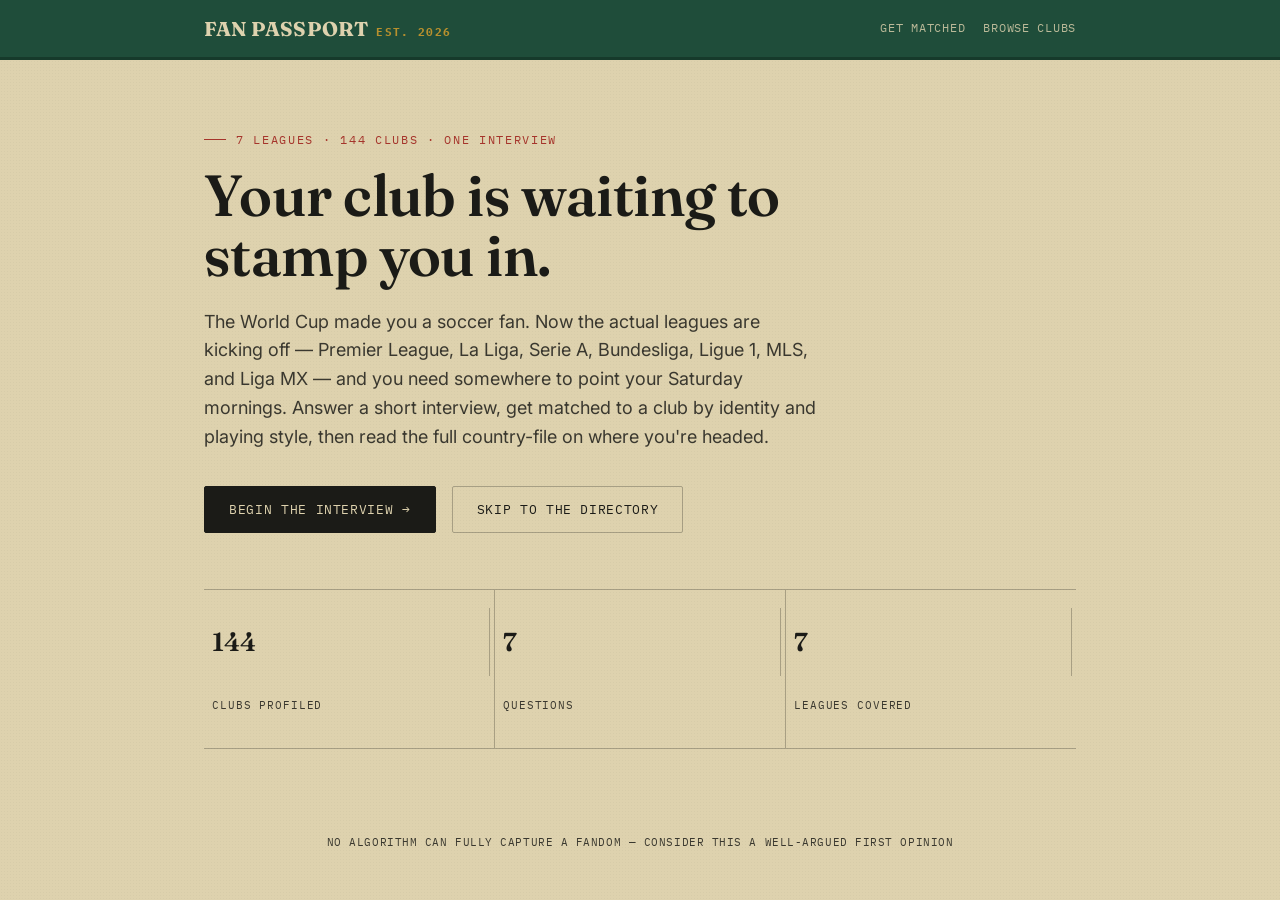
==== index.html @ 352ad460 "Fan Passport v1 — 144 clubs, 7 leagues, quiz matcher, shareable links, per-club OG cards - Static si" ====
<!DOCTYPE html>
<html lang="en">
<head>
<meta charset="UTF-8">
<meta name="viewport" content="width=device-width, initial-scale=1.0">
<title>Fan Passport — Find Your Club</title>
<meta name="description" content="Answer a short interview, get matched to a soccer club by identity and playing style. 140+ clubs across 7 leagues.">

<!-- Open Graph for social share cards -->
<meta property="og:title" content="Fan Passport — Find Your Club">
<meta property="og:description" content="Answer a short interview, get matched to a soccer club by identity and playing style. 140+ clubs across 7 leagues.">
<meta property="og:type" content="website">
<meta property="og:image" content="og-share-card.png">
<meta property="og:image:width" content="1200">
<meta property="og:image:height" content="630">
<meta name="twitter:card" content="summary_large_image">
<meta name="twitter:title" content="Fan Passport — Find Your Club">
<meta name="twitter:description" content="Answer a short interview, get matched to a soccer club.">
<meta name="twitter:image" content="og-share-card.png">

<link rel="preconnect" href="https://fonts.googleapis.com">
<link href="https://fonts.googleapis.com/css2?family=Fraunces:ital,opsz,wght@0,9..144,400;0,9..144,500;0,9..144,600;0,9..144,700;1,9..144,500&family=Inter:wght@400;500;600;700&family=IBM+Plex+Mono:wght@400;500;600&display=swap" rel="stylesheet">
<link rel="stylesheet" href="style.css">
</head>
<body>
<header class="topbar">
  <div class="topbar-inner">
    <div class="wordmark" data-nav="home" style="cursor:pointer">FAN PASSPORT <span class="mono">est. 2026</span></div>
    <nav class="topnav">
      <span data-nav="quiz">Get Matched</span>
      <span data-nav="browse">Browse Clubs</span>
    </nav>
  </div>
</header>
<div id="app"></div>
<footer>NO ALGORITHM CAN FULLY CAPTURE A FANDOM — CONSIDER THIS A WELL-ARGUED FIRST OPINION</footer>
<script src="app.js"></script>
</body>
</html>
---- style.css ----
:root{
  --paper: #ded2ae;
  --paper-2: #d3c69c;
  --ink: #1b1b17;
  --ink-soft: #3a382f;
  --pitch: #1f4d3a;
  --pitch-2: #163a2b;
  --visa-red: #a5342b;
  --gold: #b8902e;
  --line: rgba(27,27,23,0.28);
  --line-soft: rgba(27,27,23,0.14);
  --paper-rgb: 222,210,174;
}
*{box-sizing:border-box;}
html,body{margin:0;padding:0;}
body{
  background:var(--paper);
  background-image:
    radial-gradient(rgba(27,27,23,0.035) 1px, transparent 1px);
  background-size: 3px 3px;
  color:var(--ink);
  font-family:'Inter',sans-serif;
  -webkit-font-smoothing:antialiased;
}
h1,h2,h3,.display{
  font-family:'Fraunces',serif;
  font-weight:600;
  letter-spacing:-0.01em;
  margin:0;
}
.mono{font-family:'IBM Plex Mono',monospace;}
.wrap{max-width:920px;margin:0 auto;padding:0 24px;}
a{color:inherit;}
button{font-family:inherit;cursor:pointer;}

/* header */
header.topbar{
  background:var(--pitch);
  color:var(--paper);
  border-bottom:3px solid var(--pitch-2);
  position:sticky;top:0;z-index:100;
}
.topbar-inner{
  max-width:920px;margin:0 auto;padding:16px 24px;
  display:flex;align-items:center;justify-content:space-between;
}
.wordmark{
  display:flex;align-items:baseline;gap:8px;
  font-family:'Fraunces',serif;font-weight:700;font-size:20px;letter-spacing:0.01em;
}
.wordmark .mono{font-size:11px;color:var(--gold);letter-spacing:0.12em;text-transform:uppercase;}
nav.topnav{display:flex;gap:18px;font-family:'IBM Plex Mono',monospace;font-size:12px;letter-spacing:0.06em;text-transform:uppercase;}
nav.topnav span{cursor:pointer;opacity:0.82;border-bottom:1px solid transparent;padding-bottom:2px;}
nav.topnav span:hover{opacity:1;border-bottom:1px solid var(--gold);}

/* hero */
.hero{padding:72px 24px 56px;}
.eyebrow{
  font-family:'IBM Plex Mono',monospace;font-size:12px;letter-spacing:0.14em;text-transform:uppercase;
  color:var(--visa-red);margin-bottom:18px;display:flex;align-items:center;gap:10px;
}
.eyebrow::before{content:"";width:22px;height:1px;background:var(--visa-red);display:inline-block;}
.hero h1{font-size:clamp(34px,5.4vw,58px);line-height:1.04;max-width:11.5em;}
.hero p.lede{font-size:18px;line-height:1.6;max-width:34em;margin-top:22px;color:var(--ink-soft);}
.hero-actions{display:flex;gap:16px;margin-top:34px;flex-wrap:wrap;align-items:center;}
.btn{
  font-family:'IBM Plex Mono',monospace;font-size:13px;letter-spacing:0.05em;text-transform:uppercase;
  padding:14px 24px;border-radius:2px;border:1.5px solid var(--ink);background:var(--ink);color:var(--paper);
  transition:transform .12s ease;
}
.btn:hover{transform:translateY(-1px);}
.btn.secondary{background:transparent;color:var(--ink);border:1.5px solid var(--line);}
.btn.secondary:hover{border-color:var(--ink);}
.btn:disabled{opacity:0.4;cursor:not-allowed;}
.stat-strip{display:flex;gap:0;margin-top:56px;border-top:1px solid var(--line);border-bottom:1px solid var(--line);}
.stat-strip div{flex:1;padding:18px 4px;border-right:1px solid var(--line);}
.stat-strip div:last-child{border-right:none;}
.stat-strip .num{font-family:'Fraunces',serif;font-size:26px;font-weight:600;}
.stat-strip .lab{font-family:'IBM Plex Mono',monospace;font-size:11px;text-transform:uppercase;letter-spacing:0.08em;color:var(--ink-soft);margin-top:4px;}

/* stamp */
.stamp{
  display:inline-flex;flex-direction:column;align-items:center;justify-content:center;
  width:96px;height:96px;border-radius:50%;
  border:2px dashed var(--visa-red);color:var(--visa-red);
  transform:rotate(-9deg);
  font-family:'IBM Plex Mono',monospace;text-transform:uppercase;
}
.stamp .big{font-size:20px;font-weight:600;line-height:1;}
.stamp .small{font-size:8px;letter-spacing:0.08em;margin-top:2px;}

/* quiz */
.quiz-shell{padding:48px 24px 80px;}
.quiz-card{
  background:rgba(255,255,255,0.28);
  border:1px solid var(--line);
  padding:40px 36px;
  position:relative;
}
.page-marker{
  display:flex;justify-content:space-between;align-items:center;
  font-family:'IBM Plex Mono',monospace;font-size:11px;letter-spacing:0.1em;text-transform:uppercase;
  color:var(--ink-soft);margin-bottom:26px;
}
.stamp-row{display:flex;gap:6px;}
.mini-stamp{width:16px;height:16px;border-radius:50%;border:1.5px solid var(--line);}
.mini-stamp.filled{border-color:var(--pitch);background:var(--pitch);}
.quiz-card h2{font-size:clamp(22px,3.2vw,30px);line-height:1.2;max-width:18em;}
.quiz-card .qsub{color:var(--ink-soft);margin-top:8px;font-size:14px;}
.options{margin-top:28px;display:flex;flex-direction:column;gap:10px;}
.option{
  border:1.5px solid var(--line);padding:16px 18px;display:flex;gap:14px;align-items:flex-start;
  background:rgba(255,255,255,0.35);transition:border-color .12s, background .12s;
}
.option:hover{border-color:var(--ink);}
.option.selected{border-color:var(--visa-red);background:rgba(165,52,43,0.07);}
.option .letter{
  font-family:'IBM Plex Mono',monospace;font-size:12px;color:var(--ink-soft);
  border:1px solid var(--line);width:22px;height:22px;flex:none;
  display:flex;align-items:center;justify-content:center;border-radius:50%;margin-top:1px;
}
.option.selected .letter{border-color:var(--visa-red);color:var(--visa-red);}
.option .otext strong{display:block;font-size:15px;margin-bottom:3px;}
.option .otext span{font-size:13px;color:var(--ink-soft);line-height:1.4;}
.quiz-nav{display:flex;justify-content:space-between;margin-top:30px;align-items:center;}
.quiz-nav .step-count{font-family:'IBM Plex Mono',monospace;font-size:12px;color:var(--ink-soft);}

/* result */
.result-shell{padding:56px 24px 80px;}
.result-top{display:flex;gap:36px;align-items:center;flex-wrap:wrap;}
.crest{
  width:120px;height:120px;border-radius:50%;flex:none;
  display:flex;align-items:center;justify-content:center;
  font-family:'Fraunces',serif;font-weight:700;font-size:34px;color:#fff;
  border:3px solid rgba(0,0,0,0.15);
}
.result-meta .granted{
  font-family:'IBM Plex Mono',monospace;color:var(--visa-red);font-size:12px;letter-spacing:0.14em;text-transform:uppercase;
  display:flex;align-items:center;gap:8px;margin-bottom:8px;
}
.result-meta .granted::before{content:"";width:18px;height:1px;background:var(--visa-red);}
.result-meta h2{font-size:clamp(28px,4.4vw,42px);}
.result-meta .subline{color:var(--ink-soft);margin-top:6px;font-size:15px;}
.match-pct{font-family:'IBM Plex Mono',monospace;font-size:13px;margin-top:10px;color:var(--ink-soft);}
.match-pct b{color:var(--ink);font-size:15px;}
.why-row{display:flex;gap:10px;flex-wrap:wrap;margin-top:22px;}
.why-chip{
  border:1px solid var(--line);padding:7px 13px;font-size:12.5px;
  font-family:'IBM Plex Mono',monospace;background:rgba(255,255,255,0.35);
}
.result-actions{display:flex;gap:14px;margin-top:30px;flex-wrap:wrap;}
.share-link-box{
  margin-top:20px;padding:14px 18px;border:1px dashed var(--line);
  font-family:'IBM Plex Mono',monospace;font-size:11px;color:var(--ink-soft);
  word-break:break-all;display:none;
}
.share-link-box.show{display:block;}
.share-link-box a{color:var(--visa-red);}
.runners{margin-top:56px;}
.runners h3{font-family:'IBM Plex Mono',monospace;font-size:12px;text-transform:uppercase;letter-spacing:0.1em;color:var(--ink-soft);margin-bottom:16px;}
.runner-grid{display:grid;grid-template-columns:1fr 1fr;gap:16px;}
.runner-card{
  border:1px solid var(--line);padding:18px;display:flex;gap:14px;align-items:center;
  background:rgba(255,255,255,0.28);
}
.runner-card:hover{border-color:var(--ink);cursor:pointer;}
.runner-crest{width:52px;height:52px;border-radius:50%;flex:none;display:flex;align-items:center;justify-content:center;color:#fff;font-family:'Fraunces',serif;font-weight:700;font-size:16px;}
.runner-card .rname{font-weight:600;font-size:15px;}
.runner-card .rleague{font-family:'IBM Plex Mono',monospace;font-size:11px;color:var(--ink-soft);margin-top:2px;text-transform:uppercase;}

/* retake flow */
.retake-bar{
  margin-top:24px;padding:16px 18px;border:1px solid var(--line);background:rgba(255,255,255,0.28);
}
.retake-bar .rt-label{font-family:'IBM Plex Mono',monospace;font-size:11px;text-transform:uppercase;letter-spacing:0.08em;color:var(--ink-soft);margin-bottom:12px;}
.retake-chips{display:flex;flex-wrap:wrap;gap:8px;}
.retake-chip{
  border:1px solid var(--line);padding:6px 12px;font-size:12px;
  font-family:'IBM Plex Mono',monospace;background:rgba(255,255,255,0.35);
  cursor:pointer;transition:border-color .12s;
}
.retake-chip:hover{border-color:var(--ink);}
.retake-chip.active{border-color:var(--visa-red);background:rgba(165,52,43,0.07);}

/* dossier */
.dossier-band{color:#fff;padding:44px 24px 34px;}
.dossier-band .wrap{display:flex;gap:26px;align-items:center;flex-wrap:wrap;}
.dossier-crest{width:84px;height:84px;border-radius:50%;flex:none;display:flex;align-items:center;justify-content:center;font-family:'Fraunces',serif;font-weight:700;font-size:26px;color:#fff;border:2px solid rgba(255,255,255,0.4);}
.dossier-band .dname{font-size:clamp(24px,4vw,36px);}
.dossier-band .dmeta{font-family:'IBM Plex Mono',monospace;font-size:12px;letter-spacing:0.08em;text-transform:uppercase;opacity:0.88;margin-top:6px;}
.dossier-body{padding:44px 24px 80px;}
.field{border-top:1px solid var(--line);padding:22px 0;}
.field:last-child{border-bottom:1px solid var(--line);}
.field .flabel{font-family:'IBM Plex Mono',monospace;font-size:11px;text-transform:uppercase;letter-spacing:0.1em;color:var(--visa-red);margin-bottom:8px;}
.field .fval{font-size:15.5px;line-height:1.65;color:var(--ink);}
.field .fval.serif{font-family:'Fraunces',serif;font-size:18px;font-weight:500;line-height:1.5;}
.tagpills{display:flex;flex-wrap:wrap;gap:8px;}
.tagpills span{border:1px solid var(--line);padding:5px 11px;font-size:12px;font-family:'IBM Plex Mono',monospace;}
.back-link{font-family:'IBM Plex Mono',monospace;font-size:12px;text-transform:uppercase;letter-spacing:0.06em;color:var(--ink-soft);cursor:pointer;display:inline-block;margin-bottom:18px;}
.back-link:hover{color:var(--ink);}

/* browse */
.browse-shell{padding:48px 24px 80px;}
.league-group{margin-bottom:44px;}
.league-head{display:flex;align-items:baseline;gap:14px;border-bottom:2px solid var(--ink);padding-bottom:10px;margin-bottom:16px;}
.league-head h2{font-size:22px;}
.league-head .country{font-family:'IBM Plex Mono',monospace;font-size:11px;text-transform:uppercase;color:var(--ink-soft);letter-spacing:0.08em;}
.league-head .count{font-family:'IBM Plex Mono',monospace;font-size:11px;color:var(--ink-soft);margin-left:auto;}
.club-grid{display:grid;grid-template-columns:repeat(auto-fill,minmax(210px,1fr));gap:12px;}
.club-card{
  border:1px solid var(--line);padding:14px;display:flex;gap:12px;align-items:center;
  background:rgba(255,255,255,0.28);
}
.club-card:hover{border-color:var(--ink);cursor:pointer;}
.club-crest-sm{width:38px;height:38px;border-radius:50%;flex:none;display:flex;align-items:center;justify-content:center;color:#fff;font-family:'Fraunces',serif;font-weight:700;font-size:13px;}
.club-card .cname{font-size:13.5px;font-weight:600;line-height:1.25;}
.club-card .cid{font-family:'IBM Plex Mono',monospace;font-size:10px;color:var(--ink-soft);margin-top:2px;}

/* loading */
.loading{padding:80px 24px;text-align:center;font-family:'IBM Plex Mono',monospace;font-size:13px;color:var(--ink-soft);letter-spacing:0.06em;text-transform:uppercase;}
.loading .dots::after{content:"...";animation:dots 1.4s steps(4) infinite;}
@keyframes dots{0%{content:"."}25%{content:".."}50%{content:"..."}75%{content:""}}

footer{padding:30px 24px 50px;text-align:center;font-family:'IBM Plex Mono',monospace;font-size:11px;color:var(--ink-soft);letter-spacing:0.05em;}

/* ──── Responsive ──── */

/* Mobile baseline: 375px */
@media(max-width:640px){
  .wrap{padding:0 16px;}
  .topbar-inner{padding:12px 16px;gap:8px;}
  .wordmark{font-size:16px;}
  .wordmark .mono{font-size:9px;}
  nav.topnav{gap:12px;font-size:10px;}
  .hero{padding:40px 16px 36px;}
  .hero h1{font-size:clamp(28px,8vw,42px);}
  .hero p.lede{font-size:15px;margin-top:16px;}
  .hero-actions{gap:10px;margin-top:24px;}
  .btn{padding:12px 18px;font-size:12px;}
  .stat-strip{margin-top:36px;flex-direction:column;}
  .stat-strip div{border-right:none;border-bottom:1px solid var(--line);padding:14px 4px;}
  .stat-strip div:last-child{border-bottom:none;}
  .stat-strip .num{font-size:22px;}
  .quiz-shell{padding:24px 16px 60px;}
  .quiz-card{padding:24px 20px;}
  .quiz-card h2{font-size:clamp(18px,4vw,24px);}
  .quiz-card .qsub{font-size:13px;}
  .option{padding:14px 12px;gap:10px;}
  .option .letter{width:20px;height:20px;font-size:11px;}
  .option .otext strong{font-size:14px;}
  .option .otext span{font-size:12px;}
  .quiz-nav{flex-wrap:wrap;gap:10px;justify-content:space-between;}
  .quiz-nav .step-count{order:3;flex-basis:100%;text-align:center;}
  .result-shell{padding:32px 16px 60px;}
  .result-top{gap:20px;}
  .crest{width:80px;height:80px;font-size:24px;}
  .result-meta h2{font-size:clamp(22px,6vw,32px);}
  .why-chip{font-size:11px;padding:6px 10px;}
  .result-actions{gap:10px;}
  .result-actions .btn{flex:1 1 auto;text-align:center;}
  .runner-grid{grid-template-columns:1fr;}
  .runner-card{padding:14px;gap:12px;}
  .retake-chips{gap:6px;}
  .retake-chip{padding:5px 10px;font-size:11px;}
  .dossier-band{padding:28px 16px 24px;}
  .dossier-band .wrap{gap:16px;}
  .dossier-crest{width:60px;height:60px;font-size:20px;}
  .dossier-band .dname{font-size:clamp(20px,5vw,28px);}
  .dossier-band .dmeta{font-size:11px;}
  .dossier-body{padding:28px 16px 60px;}
  .field{padding:18px 0;}
  .field .fval{font-size:14.5px;}
  .field .fval.serif{font-size:16px;}
  .browse-shell{padding:32px 16px 60px;}
  .league-head h2{font-size:18px;}
  .club-grid{grid-template-columns:1fr;}
  .club-card{padding:12px;gap:10px;}
  .club-card .cname{font-size:13px;}
  footer{padding:24px 16px 36px;font-size:10px;}
}

/* Tablet: 768px */
@media(min-width:641px) and (max-width:900px){
  .wrap{padding:0 20px;}
  .topbar-inner{padding:14px 20px;}
  .hero{padding:56px 20px 44px;}
  .quiz-shell{padding:36px 20px 70px;}
  .quiz-card{padding:32px 28px;}
  .result-shell{padding:44px 20px 70px;}
  .dossier-band{padding:36px 20px 28px;}
  .dossier-body{padding:36px 20px 70px;}
  .browse-shell{padding:40px 20px 70px;}
  .club-grid{grid-template-columns:repeat(auto-fill,minmax(180px,1fr));}
}

/* Desktop: 901px+ */
@media(min-width:901px){
  .wrap{padding:0 24px;}
}
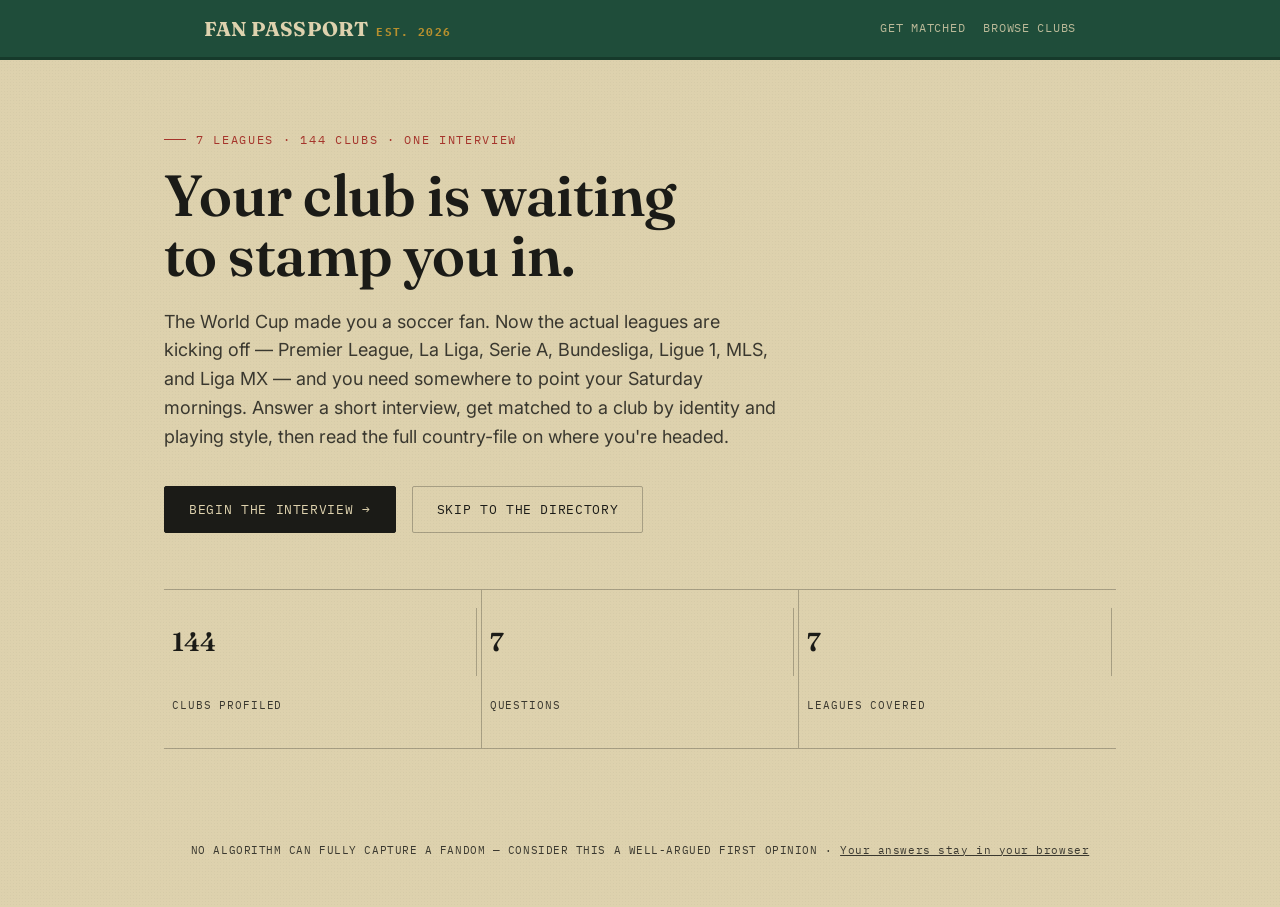
==== commit 29c94137: "design: passport aesthetic upgrade — accessibility, depth, motion Tier 1 (accessibility & hygiene): " ====
--- a/index.html
+++ b/index.html
@@ -3,13 +3,17 @@
 <head>
 <meta charset="UTF-8">
 <meta name="viewport" content="width=device-width, initial-scale=1.0">
+<meta name="theme-color" content="#1f4d3a">
 <title>Fan Passport — Find Your Club</title>
 <meta name="description" content="Answer a short interview, get matched to a soccer club by identity and playing style. 140+ clubs across 7 leagues.">
+<link rel="icon" href="favicon.svg" type="image/svg+xml">
+<link rel="apple-touch-icon" href="favicon.svg">
 
 <!-- Open Graph for social share cards -->
 <meta property="og:title" content="Fan Passport — Find Your Club">
 <meta property="og:description" content="Answer a short interview, get matched to a soccer club by identity and playing style. 140+ clubs across 7 leagues.">
 <meta property="og:type" content="website">
+<meta property="og:site_name" content="Fan Passport">
 <meta property="og:image" content="og-share-card.png">
 <meta property="og:image:width" content="1200">
 <meta property="og:image:height" content="630">
@@ -23,17 +27,18 @@
 <link rel="stylesheet" href="style.css">
 </head>
 <body>
+<a href="#app" class="skip-link">Skip to content</a>
 <header class="topbar">
   <div class="topbar-inner">
-    <div class="wordmark" data-nav="home" style="cursor:pointer">FAN PASSPORT <span class="mono">est. 2026</span></div>
-    <nav class="topnav">
-      <span data-nav="quiz">Get Matched</span>
-      <span data-nav="browse">Browse Clubs</span>
+    <div class="wordmark" data-nav="home" style="cursor:pointer" role="button" tabindex="0" aria-label="Fan Passport home">FAN PASSPORT <span class="mono">est. 2026</span></div>
+    <nav class="topnav" aria-label="Primary">
+      <span data-nav="quiz" role="button" tabindex="0">Get Matched</span>
+      <span data-nav="browse" role="button" tabindex="0">Browse Clubs</span>
     </nav>
   </div>
 </header>
-<div id="app"></div>
-<footer>NO ALGORITHM CAN FULLY CAPTURE A FANDOM — CONSIDER THIS A WELL-ARGUED FIRST OPINION</footer>
+<main id="app"></main>
+<footer>NO ALGORITHM CAN FULLY CAPTURE A FANDOM — CONSIDER THIS A WELL-ARGUED FIRST OPINION · <a href="#privacy">Your answers stay in your browser</a></footer>
 <script src="app.js"></script>
 </body>
 </html>
--- a/style.css
+++ b/style.css
@@ -1,6 +1,5 @@
 :root{
   --paper: #ded2ae;
-  --paper-2: #d3c69c;
   --ink: #1b1b17;
   --ink-soft: #3a382f;
   --pitch: #1f4d3a;
@@ -8,10 +7,12 @@
   --visa-red: #a5342b;
   --gold: #b8902e;
   --line: rgba(27,27,23,0.28);
-  --line-soft: rgba(27,27,23,0.14);
-  --paper-rgb: 222,210,174;
+  --z-sticky: 100;
+  --z-share: 200;
+  --z-toast: 300;
 }
 *{box-sizing:border-box;}
+html{scroll-behavior:smooth;}
 html,body{margin:0;padding:0;}
 body{
   background:var(--paper);
@@ -22,23 +23,50 @@
   font-family:'Inter',sans-serif;
   -webkit-font-smoothing:antialiased;
 }
+/* Subtle grain overlay — breaks digital flatness, reinforces "paper" */
+body::before{
+  content:"";position:fixed;inset:0;pointer-events:none;z-index:1;
+  background-image:url("data:image/svg+xml,%3Csvg xmlns='http://www.w3.org/2000/svg' width='120' height='120'%3E%3Cfilter id='n'%3E%3CfeTurbulence type='fractalNoise' baseFrequency='0.85' numOctaves='2' stitchTiles='stitch'/%3E%3C/filter%3E%3Crect width='100%25' height='100%25' filter='url(%23n)' opacity='0.45'/%3E%3C/svg%3E");
+  opacity:0.04;
+  mix-blend-mode:multiply;
+}
 h1,h2,h3,.display{
   font-family:'Fraunces',serif;
   font-weight:600;
+  font-optical-sizing:auto;
   letter-spacing:-0.01em;
   margin:0;
 }
-.mono{font-family:'IBM Plex Mono',monospace;}
+.mono{font-family:'IBM Plex Mono',monospace;font-variant-numeric:tabular-nums;}
 .wrap{max-width:920px;margin:0 auto;padding:0 24px;}
 a{color:inherit;}
 button{font-family:inherit;cursor:pointer;}
+main{position:relative;z-index:2;}
+footer{position:relative;z-index:2;}
+
+/* Skip link — visually hidden until focused */
+.skip-link{
+  position:absolute;left:-9999px;top:0;z-index:var(--z-toast);
+  background:var(--ink);color:var(--paper);padding:10px 18px;
+  font-family:'IBM Plex Mono',monospace;font-size:12px;
+  text-transform:uppercase;letter-spacing:0.06em;
+  border:1px solid var(--gold);
+}
+.skip-link:focus{left:8px;top:8px;}
+
+/* Focus ring for keyboard navigation */
+:focus-visible{
+  outline:2px solid var(--visa-red);
+  outline-offset:2px;
+  border-radius:1px;
+}
 
 /* header */
 header.topbar{
   background:var(--pitch);
   color:var(--paper);
   border-bottom:3px solid var(--pitch-2);
-  position:sticky;top:0;z-index:100;
+  position:sticky;top:0;z-index:var(--z-sticky);
 }
 .topbar-inner{
   max-width:920px;margin:0 auto;padding:16px 24px;
@@ -54,13 +82,14 @@
 nav.topnav span:hover{opacity:1;border-bottom:1px solid var(--gold);}
 
 /* hero */
-.hero{padding:72px 24px 56px;}
+.hero{padding:72px 24px 64px;}
+.hero .wrap{max-width:1000px;}
 .eyebrow{
   font-family:'IBM Plex Mono',monospace;font-size:12px;letter-spacing:0.14em;text-transform:uppercase;
   color:var(--visa-red);margin-bottom:18px;display:flex;align-items:center;gap:10px;
 }
 .eyebrow::before{content:"";width:22px;height:1px;background:var(--visa-red);display:inline-block;}
-.hero h1{font-size:clamp(34px,5.4vw,58px);line-height:1.04;max-width:11.5em;}
+.hero h1{font-size:clamp(34px,5.4vw,58px);line-height:1.04;max-width:11.5em;text-wrap:balance;}
 .hero p.lede{font-size:18px;line-height:1.6;max-width:34em;margin-top:22px;color:var(--ink-soft);}
 .hero-actions{display:flex;gap:16px;margin-top:34px;flex-wrap:wrap;align-items:center;}
 .btn{
@@ -69,13 +98,22 @@
   transition:transform .12s ease;
 }
 .btn:hover{transform:translateY(-1px);}
+.btn:active{transform:scale(0.98);}
 .btn.secondary{background:transparent;color:var(--ink);border:1.5px solid var(--line);}
 .btn.secondary:hover{border-color:var(--ink);}
+.btn.secondary:active{transform:scale(0.98);}
 .btn:disabled{opacity:0.4;cursor:not-allowed;}
-.stat-strip{display:flex;gap:0;margin-top:56px;border-top:1px solid var(--line);border-bottom:1px solid var(--line);}
+.text-link{
+  font-family:'IBM Plex Mono',monospace;font-size:12px;letter-spacing:0.05em;text-transform:uppercase;
+  color:var(--ink-soft);background:none;border:none;padding:14px 4px;cursor:pointer;
+  border-bottom:1px solid transparent;transition:color .12s,border-color .12s;
+}
+.text-link:hover{color:var(--ink);border-bottom-color:var(--ink);}
+.text-link:active{transform:translateY(1px);}
+.stat-strip{display:flex;gap:0;margin-top:56px;border-top:1px solid var(--line);border-bottom:1px solid var(--line);align-items:baseline;}
 .stat-strip div{flex:1;padding:18px 4px;border-right:1px solid var(--line);}
 .stat-strip div:last-child{border-right:none;}
-.stat-strip .num{font-family:'Fraunces',serif;font-size:26px;font-weight:600;}
+.stat-strip .num{font-family:'Fraunces',serif;font-size:26px;font-weight:600;font-variant-numeric:tabular-nums;}
 .stat-strip .lab{font-family:'IBM Plex Mono',monospace;font-size:11px;text-transform:uppercase;letter-spacing:0.08em;color:var(--ink-soft);margin-top:4px;}
 
 /* stamp */
@@ -90,7 +128,7 @@
 .stamp .small{font-size:8px;letter-spacing:0.08em;margin-top:2px;}
 
 /* quiz */
-.quiz-shell{padding:48px 24px 80px;}
+.quiz-shell{padding:48px 24px 96px;}
 .quiz-card{
   background:rgba(255,255,255,0.28);
   border:1px solid var(--line);
@@ -103,9 +141,10 @@
   color:var(--ink-soft);margin-bottom:26px;
 }
 .stamp-row{display:flex;gap:6px;}
-.mini-stamp{width:16px;height:16px;border-radius:50%;border:1.5px solid var(--line);}
-.mini-stamp.filled{border-color:var(--pitch);background:var(--pitch);}
-.quiz-card h2{font-size:clamp(22px,3.2vw,30px);line-height:1.2;max-width:18em;}
+.mini-stamp{width:14px;height:14px;border:1.5px solid var(--line);border-radius:2px;transform:rotate(-6deg);transition:transform .2s ease,background .2s ease,border-color .2s ease;}
+.mini-stamp.filled{border-color:var(--pitch);background:var(--pitch);transform:rotate(6deg);animation:stampPop .25s ease;}
+@keyframes stampPop{0%{transform:rotate(-12deg) scale(1.4);}60%{transform:rotate(8deg) scale(0.9);}100%{transform:rotate(6deg) scale(1);}}
+.quiz-card h2{font-size:clamp(22px,3.2vw,30px);line-height:1.2;max-width:18em;text-wrap:balance;}
 .quiz-card .qsub{color:var(--ink-soft);margin-top:8px;font-size:14px;}
 .options{margin-top:28px;display:flex;flex-direction:column;gap:10px;}
 .option{
@@ -113,6 +152,7 @@
   background:rgba(255,255,255,0.35);transition:border-color .12s, background .12s;
 }
 .option:hover{border-color:var(--ink);}
+.option:active{transform:scale(0.99);}
 .option.selected{border-color:var(--visa-red);background:rgba(165,52,43,0.07);}
 .option .letter{
   font-family:'IBM Plex Mono',monospace;font-size:12px;color:var(--ink-soft);
@@ -125,23 +165,85 @@
 .quiz-nav{display:flex;justify-content:space-between;margin-top:30px;align-items:center;}
 .quiz-nav .step-count{font-family:'IBM Plex Mono',monospace;font-size:12px;color:var(--ink-soft);}
 
+/* Staggered result entrance */
+.result-top, .why-row, .result-actions, .runners{
+  animation:fadeUp .5s ease both;
+}
+.why-row{animation-delay:.15s;}
+.result-actions{animation-delay:.25s;}
+.runners{animation-delay:.35s;}
+@keyframes fadeUp{from{opacity:0;transform:translateY(12px);}to{opacity:1;transform:translateY(0);}}
+.why-chip{animation:fadeUp .4s ease both;}
+.why-chip:nth-child(1){animation-delay:.18s;}
+.why-chip:nth-child(2){animation-delay:.22s;}
+.why-chip:nth-child(3){animation-delay:.26s;}
+.why-chip:nth-child(4){animation-delay:.30s;}
+.why-chip:nth-child(5){animation-delay:.34s;}
+
+/* Runners-up staggered entrance */
+.runner-card{animation:fadeUp .4s ease both;}
+.runner-card:nth-child(1){animation-delay:.38s;}
+.runner-card:nth-child(2){animation-delay:.44s;}
+
+/* Result meta staggered entrance */
+.result-meta{animation:fadeUp .5s ease both;animation-delay:.08s;}
+.result-meta .granted{animation:fadeUp .4s ease both;animation-delay:.12s;}
+.result-meta h2{animation:fadeUp .5s ease both;animation-delay:.16s;}
+.result-meta .subline{animation:fadeUp .4s ease both;animation-delay:.20s;}
+.result-meta .match-pct{animation:fadeUp .4s ease both;animation-delay:.24s;}
+
+/* Dossier entrance */
+.dossier-band{animation:fadeUp .5s ease both;}
+.dossier-body .field{animation:fadeUp .4s ease both;}
+.dossier-body .field:nth-child(2){animation-delay:.06s;}
+.dossier-body .field:nth-child(3){animation-delay:.12s;}
+.dossier-body .field:nth-child(4){animation-delay:.18s;}
+.dossier-body .field:nth-child(5){animation-delay:.24s;}
+.dossier-body .field:nth-child(6){animation-delay:.30s;}
+
+/* Browse entrance */
+.league-group{animation:fadeUp .4s ease both;}
+.club-card{animation:fadeUp .3s ease both;}
+
+/* Quiz card entrance */
+.quiz-card{animation:fadeUp .35s ease both;}
+
+/* Respect reduced motion */
+@media(prefers-reduced-motion:reduce){
+  *,*::before,*::after{animation-duration:0.01ms !important;animation-iteration-count:1 !important;transition-duration:0.01ms !important;}
+}
 /* result */
-.result-shell{padding:56px 24px 80px;}
-.result-top{display:flex;gap:36px;align-items:center;flex-wrap:wrap;}
+.result-shell{padding:56px 24px 96px;}
+.result-top{display:flex;gap:36px;align-items:center;flex-wrap:wrap;margin-top:-24px;}
+/* Unified crest system — color set inline, text color computed for contrast */
 .crest{
-  width:120px;height:120px;border-radius:50%;flex:none;
+  border-radius:50%;flex:none;
   display:flex;align-items:center;justify-content:center;
-  font-family:'Fraunces',serif;font-weight:700;font-size:34px;color:#fff;
-  border:3px solid rgba(0,0,0,0.15);
+  font-family:'Fraunces',serif;font-weight:700;
+  border:3px solid rgba(27,27,23,0.15);
+}
+.crest-sm{width:38px;height:38px;font-size:13px;border-width:2px;}
+.crest-md{width:52px;height:52px;font-size:16px;border-width:2px;}
+.crest-lg{width:84px;height:84px;font-size:26px;border-width:2px;}
+.crest-xl{
+  width:120px;height:120px;font-size:34px;
+  transform:rotate(-4deg);
+  box-shadow:0 6px 20px rgba(27,27,23,0.22), inset 0 0 0 1px rgba(255,255,255,0.18);
+  animation:stampIn .5s cubic-bezier(.2,.9,.3,1.2) both;
+}
+@keyframes stampIn{
+  0%{opacity:0;transform:rotate(-12deg) scale(1.4);}
+  60%{opacity:1;transform:rotate(-2deg) scale(0.96);}
+  100%{opacity:1;transform:rotate(-4deg) scale(1);}
 }
 .result-meta .granted{
   font-family:'IBM Plex Mono',monospace;color:var(--visa-red);font-size:12px;letter-spacing:0.14em;text-transform:uppercase;
   display:flex;align-items:center;gap:8px;margin-bottom:8px;
 }
 .result-meta .granted::before{content:"";width:18px;height:1px;background:var(--visa-red);}
-.result-meta h2{font-size:clamp(28px,4.4vw,42px);}
-.result-meta .subline{color:var(--ink-soft);margin-top:6px;font-size:15px;}
-.match-pct{font-family:'IBM Plex Mono',monospace;font-size:13px;margin-top:10px;color:var(--ink-soft);}
+.result-meta h2{font-size:clamp(28px,4.4vw,42px);text-wrap:balance;}
+.result-meta .subline{color:var(--ink-soft);margin-top:6px;font-size:15px;font-style:italic;}
+.match-pct{font-family:'IBM Plex Mono',monospace;font-size:13px;margin-top:10px;color:var(--ink-soft);font-variant-numeric:tabular-nums;}
 .match-pct b{color:var(--ink);font-size:15px;}
 .why-row{display:flex;gap:10px;flex-wrap:wrap;margin-top:22px;}
 .why-chip{
@@ -164,9 +266,9 @@
   background:rgba(255,255,255,0.28);
 }
 .runner-card:hover{border-color:var(--ink);cursor:pointer;}
-.runner-crest{width:52px;height:52px;border-radius:50%;flex:none;display:flex;align-items:center;justify-content:center;color:#fff;font-family:'Fraunces',serif;font-weight:700;font-size:16px;}
+.runner-card:active{transform:scale(0.99);}
 .runner-card .rname{font-weight:600;font-size:15px;}
-.runner-card .rleague{font-family:'IBM Plex Mono',monospace;font-size:11px;color:var(--ink-soft);margin-top:2px;text-transform:uppercase;}
+.runner-card .rleague{font-family:'IBM Plex Mono',monospace;font-size:11px;color:var(--ink-soft);margin-top:2px;font-variant:small-caps;letter-spacing:0.04em;}
 
 /* retake flow */
 .retake-bar{
@@ -180,19 +282,28 @@
   cursor:pointer;transition:border-color .12s;
 }
 .retake-chip:hover{border-color:var(--ink);}
+.retake-chip:active{transform:scale(0.97);}
 .retake-chip.active{border-color:var(--visa-red);background:rgba(165,52,43,0.07);}
 
 /* dossier */
-.dossier-band{color:#fff;padding:44px 24px 34px;}
+.dossier-band{color:#fff;padding:44px 24px 34px;position:relative;overflow:hidden;}
+.dossier-band::after{
+  content:"";position:absolute;inset:0;pointer-events:none;
+  background:repeating-linear-gradient(180deg, transparent 0, transparent 28px, rgba(255,255,255,0.05) 28px, rgba(255,255,255,0.05) 56px);
+}
+.dossier-band > .wrap{position:relative;z-index:1;}
 .dossier-band .wrap{display:flex;gap:26px;align-items:center;flex-wrap:wrap;}
-.dossier-crest{width:84px;height:84px;border-radius:50%;flex:none;display:flex;align-items:center;justify-content:center;font-family:'Fraunces',serif;font-weight:700;font-size:26px;color:#fff;border:2px solid rgba(255,255,255,0.4);}
-.dossier-band .dname{font-size:clamp(24px,4vw,36px);}
-.dossier-band .dmeta{font-family:'IBM Plex Mono',monospace;font-size:12px;letter-spacing:0.08em;text-transform:uppercase;opacity:0.88;margin-top:6px;}
-.dossier-body{padding:44px 24px 80px;}
+.dossier-crest{border-color:rgba(255,255,255,0.4);}
+.dossier-band .dname{font-size:clamp(24px,4vw,36px);text-wrap:balance;}
+.dossier-band .dmeta{font-family:'IBM Plex Mono',monospace;font-size:12px;letter-spacing:0.04em;opacity:0.88;margin-top:6px;}
+.dossier-body{padding:44px 24px 96px;}
+.field-grid{display:grid;grid-template-columns:1fr 1fr;gap:0 32px;}
+.field-grid .field{border-top:1px solid var(--line);padding:22px 0;}
+@media(max-width:640px){.field-grid{grid-template-columns:1fr;}}
 .field{border-top:1px solid var(--line);padding:22px 0;}
 .field:last-child{border-bottom:1px solid var(--line);}
 .field .flabel{font-family:'IBM Plex Mono',monospace;font-size:11px;text-transform:uppercase;letter-spacing:0.1em;color:var(--visa-red);margin-bottom:8px;}
-.field .fval{font-size:15.5px;line-height:1.65;color:var(--ink);}
+.field .fval{font-size:15.5px;line-height:1.65;color:var(--ink);max-width:62ch;}
 .field .fval.serif{font-family:'Fraunces',serif;font-size:18px;font-weight:500;line-height:1.5;}
 .tagpills{display:flex;flex-wrap:wrap;gap:8px;}
 .tagpills span{border:1px solid var(--line);padding:5px 11px;font-size:12px;font-family:'IBM Plex Mono',monospace;}
@@ -200,7 +311,7 @@
 .back-link:hover{color:var(--ink);}
 
 /* browse */
-.browse-shell{padding:48px 24px 80px;}
+.browse-shell{padding:48px 24px 96px;}
 .league-group{margin-bottom:44px;}
 .league-head{display:flex;align-items:baseline;gap:14px;border-bottom:2px solid var(--ink);padding-bottom:10px;margin-bottom:16px;}
 .league-head h2{font-size:22px;}
@@ -212,7 +323,7 @@
   background:rgba(255,255,255,0.28);
 }
 .club-card:hover{border-color:var(--ink);cursor:pointer;}
-.club-crest-sm{width:38px;height:38px;border-radius:50%;flex:none;display:flex;align-items:center;justify-content:center;color:#fff;font-family:'Fraunces',serif;font-weight:700;font-size:13px;}
+.club-card:active{transform:scale(0.99);}
 .club-card .cname{font-size:13.5px;font-weight:600;line-height:1.25;}
 .club-card .cid{font-family:'IBM Plex Mono',monospace;font-size:10px;color:var(--ink-soft);margin-top:2px;}
 
@@ -253,7 +364,7 @@
   .quiz-nav .step-count{order:3;flex-basis:100%;text-align:center;}
   .result-shell{padding:32px 16px 60px;}
   .result-top{gap:20px;}
-  .crest{width:80px;height:80px;font-size:24px;}
+  .crest-xl{width:80px;height:80px;font-size:24px;}
   .result-meta h2{font-size:clamp(22px,6vw,32px);}
   .why-chip{font-size:11px;padding:6px 10px;}
   .result-actions{gap:10px;}
@@ -264,7 +375,7 @@
   .retake-chip{padding:5px 10px;font-size:11px;}
   .dossier-band{padding:28px 16px 24px;}
   .dossier-band .wrap{gap:16px;}
-  .dossier-crest{width:60px;height:60px;font-size:20px;}
+  .crest-lg{width:60px;height:60px;font-size:20px;}
   .dossier-band .dname{font-size:clamp(20px,5vw,28px);}
   .dossier-band .dmeta{font-size:11px;}
   .dossier-body{padding:28px 16px 60px;}
@@ -296,4 +407,148 @@
 /* Desktop: 901px+ */
 @media(min-width:901px){
   .wrap{padding:0 24px;}
+}
+
+/* ============================================================
+   v2 additions: NFL grid, floating share bar, toast
+   ============================================================ */
+
+/* ── NFL team selector grid ── */
+.nfl-grid{
+  margin-top:24px;
+  display:grid;
+  grid-template-columns:1fr 1fr;
+  gap:20px;
+}
+.nfl-conference{
+  /* each conference is a column */
+}
+.nfl-conf-header{
+  font-family:'IBM Plex Mono',monospace;font-size:11px;text-transform:uppercase;
+  letter-spacing:0.12em;color:var(--visa-red);margin-bottom:12px;
+  border-bottom:1px solid var(--line);padding-bottom:6px;
+}
+.nfl-division-group{margin-bottom:16px;}
+.nfl-div-header{
+  font-family:'IBM Plex Mono',monospace;font-size:9px;text-transform:uppercase;
+  letter-spacing:0.1em;color:var(--ink-soft);margin-bottom:8px;
+}
+.nfl-team{
+  display:flex;align-items:center;gap:8px;
+  padding:9px 12px;border:1.5px solid var(--line);
+  background:rgba(255,255,255,0.35);cursor:pointer;
+  transition:border-color .12s,background .12s;
+  margin-bottom:6px;font-size:13px;
+}
+.nfl-team:hover{border-color:var(--ink);}
+.nfl-team:active{transform:scale(0.99);}
+.nfl-team.selected{border-color:var(--visa-red);background:rgba(165,52,43,0.1);}
+.nfl-team-conf{
+  font-family:'IBM Plex Mono',monospace;font-size:9px;color:var(--ink-soft);
+  text-transform:uppercase;letter-spacing:0.06em;flex:none;width:24px;
+}
+.nfl-team.selected .nfl-team-conf{color:var(--visa-red);}
+.nfl-team-name{font-weight:500;}
+.nfl-skip{
+  margin-top:12px;padding:12px 16px;border:1.5px dashed var(--line);
+  text-align:center;font-size:13px;color:var(--ink-soft);cursor:pointer;
+  transition:border-color .12s,color .12s;
+  grid-column:1 / -1;
+}
+.nfl-skip:hover{border-color:var(--ink);color:var(--ink);}
+.nfl-skip.selected{border-color:var(--visa-red);color:var(--visa-red);border-style:solid;background:rgba(165,52,43,0.07);}
+
+/* ── Floating share bar ── */
+.share-bar{
+  position:fixed;bottom:0;left:0;right:0;
+  background:var(--ink);color:var(--paper);
+  display:flex;align-items:center;gap:12px;
+  padding:10px 16px;
+  border-top:2px solid var(--gold);
+  box-shadow:0 -4px 16px rgba(27,27,23,0.18);
+  z-index:var(--z-share);
+}
+.share-bar-crest{
+  border-color:rgba(255,255,255,0.3);
+}
+.share-bar-info{flex:1;min-width:0;overflow:hidden;}
+.share-bar-name{
+  font-size:13px;font-weight:600;white-space:nowrap;overflow:hidden;text-overflow:ellipsis;
+}
+.share-bar-pct{
+  font-family:'IBM Plex Mono',monospace;font-size:10px;color:var(--gold);
+  font-variant:small-caps;letter-spacing:0.04em;
+}
+.share-bar-btn{
+  font-family:'IBM Plex Mono',monospace;font-size:11px;text-transform:uppercase;
+  letter-spacing:0.06em;padding:8px 16px;border-radius:2px;
+  border:1.5px solid var(--paper);background:var(--paper);color:var(--ink);
+  cursor:pointer;flex:none;transition:transform .12s ease;
+}
+.share-bar-btn:hover{transform:translateY(-1px);}
+.share-bar-x{
+  background:none;border:none;color:var(--paper);font-size:20px;
+  cursor:pointer;opacity:0.6;flex:none;padding:4px 8px;
+}
+.share-bar-x:hover{opacity:1;}
+
+/* Desktop: bottom-right pill */
+@media(min-width:769px){
+  .share-bar{
+    bottom:20px;right:20px;left:auto;
+    border-radius:40px;padding:8px 12px 8px 16px;
+    border:1.5px solid var(--gold);
+    box-shadow:0 4px 20px rgba(27,27,23,0.28);
+    max-width:380px;
+  }
+  .share-bar-crest{width:32px;height:32px;font-size:11px;}
+  .share-bar-name{font-size:12px;}
+  .share-bar-pct{font-size:9px;}
+  .share-bar-btn{padding:6px 14px;font-size:10px;}
+}
+
+/* ── Toast notification ── */
+.toast{
+  position:fixed;bottom:80px;left:50%;transform:translateX(-50%) translateY(20px);
+  background:var(--ink);color:var(--paper);
+  padding:10px 20px;border-radius:4px;
+  font-family:'IBM Plex Mono',monospace;font-size:12px;
+  letter-spacing:0.06em;text-transform:uppercase;
+  z-index:var(--z-toast);opacity:0;pointer-events:none;
+  transition:opacity .2s ease,transform .2s ease;
+  border:1px solid var(--gold);
+}
+.toast.show{
+  opacity:1;transform:translateX(-50%) translateY(0);
+}
+@media(min-width:769px){
+  .toast{bottom:80px;}
+}
+
+/* ── Shared link CTA ── */
+.shared-cta{
+  margin-top:32px;padding:24px;text-align:center;
+  border:1.5px dashed var(--line);background:rgba(255,255,255,0.28);
+}
+.shared-cta .btn{margin:0 auto;}
+
+/* ── NFL grid responsive ── */
+@media(max-width:640px){
+  .nfl-grid{grid-template-columns:1fr;gap:12px;}
+  .nfl-team{padding:10px 12px;font-size:12px;}
+  .nfl-conf-header{font-size:10px;margin-bottom:8px;}
+  .nfl-div-header{font-size:8px;margin-bottom:6px;}
+  .nfl-team-conf{width:20px;font-size:8px;}
+  /* Share bar: full-width bottom on mobile */
+  .share-bar{padding:8px 12px;}
+  .share-bar-crest{width:32px;height:32px;font-size:11px;}
+  .share-bar-name{font-size:12px;}
+  .share-bar-pct{font-size:9px;}
+  .share-bar-btn{padding:7px 12px;font-size:10px;}
+  .share-bar-x{font-size:18px;padding:2px 6px;}
+  .toast{bottom:72px;font-size:10px;padding:8px 16px;}
+}
+
+@media(min-width:641px) and (max-width:768px){
+  .nfl-grid{grid-template-columns:1fr 1fr;gap:16px;}
 }
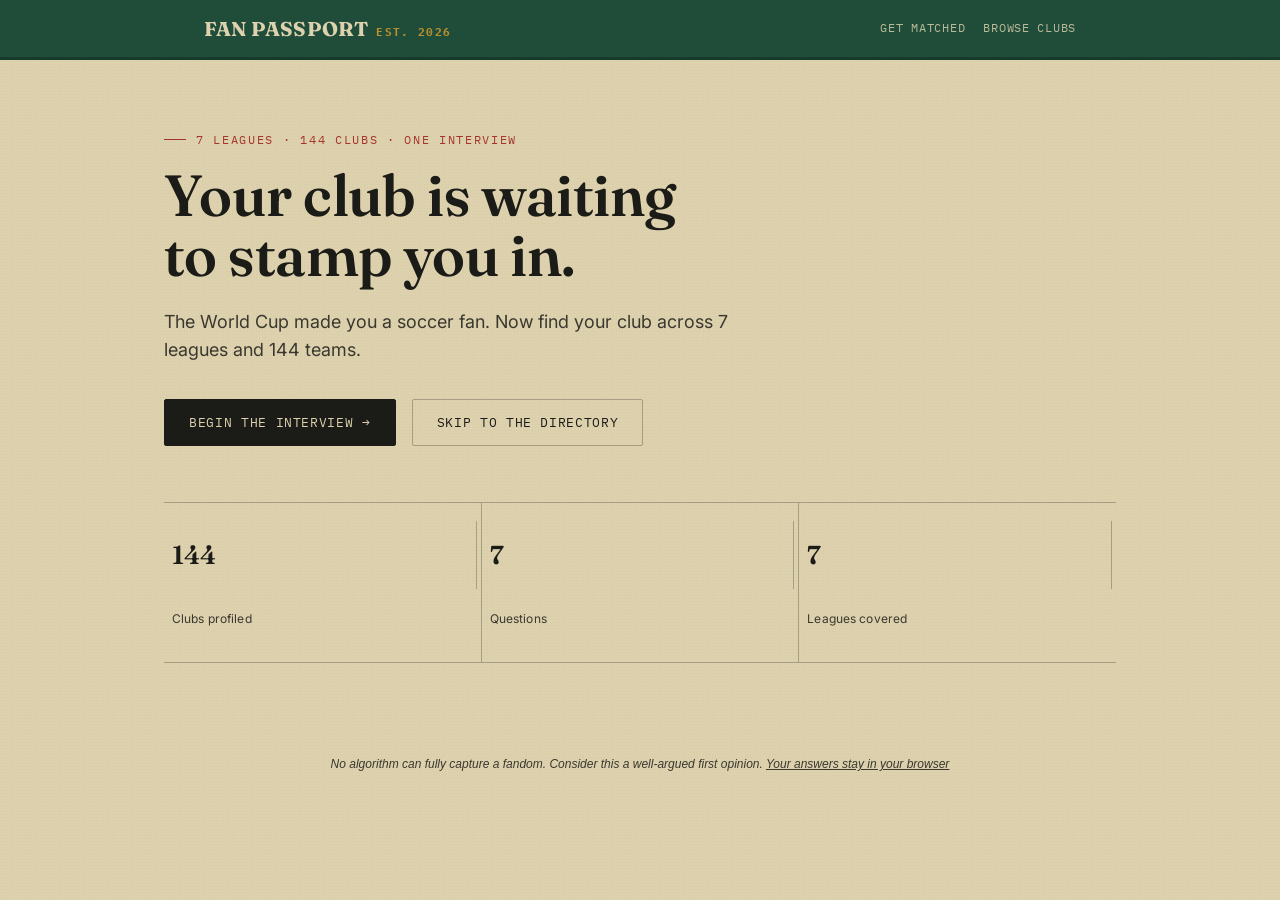
==== commit 2ae3acf3: "design: de-AI pass — purge em-dashes, trim hero, thin eyebrows Design audit fixes per design-taste-f" ====
--- a/index.html
+++ b/index.html
@@ -4,13 +4,13 @@
 <meta charset="UTF-8">
 <meta name="viewport" content="width=device-width, initial-scale=1.0">
 <meta name="theme-color" content="#1f4d3a">
-<title>Fan Passport — Find Your Club</title>
+<title>Fan Passport: Find Your Club</title>
 <meta name="description" content="Answer a short interview, get matched to a soccer club by identity and playing style. 140+ clubs across 7 leagues.">
 <link rel="icon" href="favicon.svg" type="image/svg+xml">
 <link rel="apple-touch-icon" href="favicon.svg">
 
 <!-- Open Graph for social share cards -->
-<meta property="og:title" content="Fan Passport — Find Your Club">
+<meta property="og:title" content="Fan Passport: Find Your Club">
 <meta property="og:description" content="Answer a short interview, get matched to a soccer club by identity and playing style. 140+ clubs across 7 leagues.">
 <meta property="og:type" content="website">
 <meta property="og:site_name" content="Fan Passport">
@@ -18,7 +18,7 @@
 <meta property="og:image:width" content="1200">
 <meta property="og:image:height" content="630">
 <meta name="twitter:card" content="summary_large_image">
-<meta name="twitter:title" content="Fan Passport — Find Your Club">
+<meta name="twitter:title" content="Fan Passport: Find Your Club">
 <meta name="twitter:description" content="Answer a short interview, get matched to a soccer club.">
 <meta name="twitter:image" content="og-share-card.png">
 
@@ -38,7 +38,7 @@
   </div>
 </header>
 <main id="app"></main>
-<footer>NO ALGORITHM CAN FULLY CAPTURE A FANDOM — CONSIDER THIS A WELL-ARGUED FIRST OPINION · <a href="#privacy">Your answers stay in your browser</a></footer>
+<footer>No algorithm can fully capture a fandom. Consider this a well-argued first opinion. <a href="#privacy">Your answers stay in your browser</a></footer>
 <script src="app.js"></script>
 </body>
 </html>
--- a/style.css
+++ b/style.css
@@ -114,7 +114,7 @@
 .stat-strip div{flex:1;padding:18px 4px;border-right:1px solid var(--line);}
 .stat-strip div:last-child{border-right:none;}
 .stat-strip .num{font-family:'Fraunces',serif;font-size:26px;font-weight:600;font-variant-numeric:tabular-nums;}
-.stat-strip .lab{font-family:'IBM Plex Mono',monospace;font-size:11px;text-transform:uppercase;letter-spacing:0.08em;color:var(--ink-soft);margin-top:4px;}
+.stat-strip .lab{font-family:'Inter',sans-serif;font-size:12px;letter-spacing:0.01em;color:var(--ink-soft);margin-top:4px;}
 
 /* stamp */
 .stamp{
@@ -185,12 +185,22 @@
 .runner-card:nth-child(1){animation-delay:.38s;}
 .runner-card:nth-child(2){animation-delay:.44s;}
 
+/* League matches staggered entrance */
+.league-match{animation:fadeUp .4s ease both;}
+.league-match:nth-child(1){animation-delay:.46s;}
+.league-match:nth-child(2){animation-delay:.50s;}
+.league-match:nth-child(3){animation-delay:.54s;}
+.league-match:nth-child(4){animation-delay:.58s;}
+.league-match:nth-child(5){animation-delay:.62s;}
+.league-match:nth-child(6){animation-delay:.66s;}
+
 /* Result meta staggered entrance */
 .result-meta{animation:fadeUp .5s ease both;animation-delay:.08s;}
 .result-meta .granted{animation:fadeUp .4s ease both;animation-delay:.12s;}
 .result-meta h2{animation:fadeUp .5s ease both;animation-delay:.16s;}
 .result-meta .subline{animation:fadeUp .4s ease both;animation-delay:.20s;}
 .result-meta .match-pct{animation:fadeUp .4s ease both;animation-delay:.24s;}
+.match-explanation{animation:fadeUp .5s ease both;animation-delay:.28s;}
 
 /* Dossier entrance */
 .dossier-band{animation:fadeUp .5s ease both;}
@@ -250,6 +260,31 @@
   border:1px solid var(--line);padding:7px 13px;font-size:12.5px;
   font-family:'IBM Plex Mono',monospace;background:rgba(255,255,255,0.35);
 }
+/* Match explanation — premium result insight */
+.match-explanation{
+  margin-top:22px;padding:22px 24px;
+  background:rgba(255,255,255,0.4);
+  border-left:3px solid var(--visa-red);
+  border-top:1px solid rgba(27,27,23,0.14);
+  border-right:1px solid rgba(27,27,23,0.14);
+  border-bottom:1px solid rgba(27,27,23,0.14);
+  position:relative;
+}
+.match-explanation::before{
+  content:"§";position:absolute;top:14px;right:18px;
+  font-family:'Fraunces',serif;font-size:22px;color:var(--visa-red);opacity:0.35;
+}
+.me-eyebrow{
+  font-family:'IBM Plex Mono',monospace;font-size:11px;text-transform:uppercase;
+  letter-spacing:0.12em;color:var(--visa-red);margin-bottom:10px;
+  display:flex;align-items:center;gap:8px;
+}
+.me-eyebrow::before{content:"";width:14px;height:1px;background:var(--visa-red);}
+.me-text{
+  margin:0;font-family:'Fraunces',serif;font-size:18px;font-weight:500;
+  line-height:1.5;color:var(--ink);max-width:58ch;text-wrap:pretty;
+}
+.me-text .me-club{font-weight:600;}
 .result-actions{display:flex;gap:14px;margin-top:30px;flex-wrap:wrap;}
 .share-link-box{
   margin-top:20px;padding:14px 18px;border:1px dashed var(--line);
@@ -269,6 +304,121 @@
 .runner-card:active{transform:scale(0.99);}
 .runner-card .rname{font-weight:600;font-size:15px;}
 .runner-card .rleague{font-family:'IBM Plex Mono',monospace;font-size:11px;color:var(--ink-soft);margin-top:2px;font-variant:small-caps;letter-spacing:0.04em;}
+
+/* league matches — best club in each other league */
+.league-matches{margin-top:48px;}
+.league-matches h3{font-family:'IBM Plex Mono',monospace;font-size:12px;text-transform:uppercase;letter-spacing:0.1em;color:var(--ink-soft);margin-bottom:16px;}
+.league-match-grid{display:grid;grid-template-columns:repeat(auto-fill,minmax(220px,1fr));gap:12px;}
+.league-match{
+  border:1px solid var(--line);padding:16px;display:flex;gap:12px;align-items:center;
+  background:rgba(255,255,255,0.28);cursor:pointer;
+  transition:border-color .12s,transform .12s;
+}
+.league-match:hover{border-color:var(--ink);}
+.league-match:active{transform:scale(0.99);}
+.league-match-info{flex:1;min-width:0;}
+.lm-name{font-weight:600;font-size:14px;line-height:1.2;}
+.lm-league{font-family:'IBM Plex Mono',monospace;font-size:10px;color:var(--ink-soft);margin-top:3px;font-variant:small-caps;letter-spacing:0.04em;}
+.lm-pct{font-family:'IBM Plex Mono',monospace;font-size:13px;color:var(--visa-red);font-weight:600;font-variant-numeric:tabular-nums;flex:none;}
+
+/* ── Share result card ── */
+/* A screenshot-friendly, branded card optimized for social sharing. */
+.share-card-section{margin-top:56px;}
+/* Shared-hero grid: share card + CTA side-by-side at desktop, stacked mobile. */
+.shared-hero-grid{
+  display:grid;grid-template-columns:1fr 1fr;gap:24px;align-items:stretch;margin-bottom:16px;
+}
+.shared-hero-grid > *{min-width:0;}
+.scs-label{
+  font-family:'IBM Plex Mono',monospace;font-size:12px;text-transform:uppercase;
+  letter-spacing:0.1em;color:var(--ink-soft);margin-bottom:16px;
+  display:flex;align-items:center;gap:8px;
+}
+.scs-label::before{content:"";width:18px;height:1px;background:var(--ink-soft);}
+.share-card{
+  background:var(--paper);
+  border:1px solid var(--line);
+  border-radius:6px;
+  overflow:hidden;
+  max-width:440px;
+  box-shadow:0 4px 24px rgba(27,27,23,0.16);
+  position:relative;
+}
+/* Inside the shared-hero grid, let the card fill its column */
+.shared-hero-grid .share-card{max-width:none;}
+.sc-accent{
+  padding:12px 20px;
+  font-family:'IBM Plex Mono',monospace;
+  font-weight:600;font-size:13px;letter-spacing:0.18em;
+  text-align:center;
+  border-bottom:1px solid rgba(0,0,0,0.12);
+}
+.sc-body{
+  padding:28px 28px 24px;
+  text-align:center;
+  background:
+    radial-gradient(rgba(27,27,23,0.03) 1px, transparent 1px) 0 0 / 4px 4px,
+    var(--paper);
+}
+.sc-crest-wrap{
+  display:flex;justify-content:center;margin-bottom:18px;
+}
+.sc-crest-wrap .crest-xl{
+  width:96px;height:96px;font-size:28px;
+  animation:none;
+  box-shadow:0 4px 14px rgba(27,27,23,0.2);
+}
+.sc-match-label{
+  font-family:'IBM Plex Mono',monospace;font-size:11px;
+  text-transform:uppercase;letter-spacing:0.14em;
+  color:var(--visa-red);margin-bottom:6px;
+}
+.sc-club-name{
+  font-family:'Fraunces',serif;font-weight:600;
+  font-size:28px;line-height:1.1;letter-spacing:-0.01em;
+  text-wrap:balance;
+}
+.sc-pct{
+  font-family:'IBM Plex Mono',monospace;font-size:14px;
+  color:var(--ink);font-weight:600;margin-top:8px;
+  font-variant-numeric:tabular-nums;
+}
+.sc-meta{
+  font-family:'IBM Plex Mono',monospace;font-size:11px;
+  color:var(--ink-soft);margin-top:4px;
+  font-variant:small-caps;letter-spacing:0.04em;
+}
+.sc-chips{
+  font-family:'IBM Plex Mono',monospace;font-size:11px;
+  color:var(--ink-soft);margin-top:14px;line-height:1.5;
+  padding:10px 14px;border-top:1px solid var(--line-soft,rgba(27,27,23,0.14));
+  border-bottom:1px solid var(--line-soft,rgba(27,27,23,0.14));
+}
+.sc-also{
+  font-family:'IBM Plex Mono',monospace;font-size:10px;
+  color:var(--ink-soft);margin-top:10px;font-style:italic;
+}
+.sc-cta{
+  font-family:'Fraunces',serif;font-style:italic;font-size:14px;
+  color:var(--ink);margin-top:18px;
+}
+.share-card-actions{
+  display:flex;gap:12px;margin-top:16px;flex-wrap:wrap;justify-content:center;
+}
+.share-card-actions .btn{text-align:center;}
+
+/* Share card entrance */
+.share-card{animation:fadeUp .5s ease both;animation-delay:.4s;}
+
+/* Mobile: card fills width, stays screenshot-friendly */
+@media(max-width:640px){
+  .share-card{max-width:none;}
+  .sc-body{padding:24px 20px 20px;}
+  .sc-club-name{font-size:24px;}
+  .sc-crest-wrap .crest-xl{width:84px;height:84px;font-size:24px;}
+  .share-card-actions{flex-direction:column;align-items:stretch;}
+  .share-card-actions .btn{width:100%;}
+}
 
 /* retake flow */
 .retake-bar{
@@ -328,11 +478,11 @@
 .club-card .cid{font-family:'IBM Plex Mono',monospace;font-size:10px;color:var(--ink-soft);margin-top:2px;}
 
 /* loading */
-.loading{padding:80px 24px;text-align:center;font-family:'IBM Plex Mono',monospace;font-size:13px;color:var(--ink-soft);letter-spacing:0.06em;text-transform:uppercase;}
+.loading{padding:80px 24px;text-align:center;font-family:'IBM Plex Mono',monospace;font-size:13px;color:var(--ink-soft);letter-spacing:0.04em;}
 .loading .dots::after{content:"...";animation:dots 1.4s steps(4) infinite;}
 @keyframes dots{0%{content:"."}25%{content:".."}50%{content:"..."}75%{content:""}}
 
-footer{padding:30px 24px 50px;text-align:center;font-family:'IBM Plex Mono',monospace;font-size:11px;color:var(--ink-soft);letter-spacing:0.05em;}
+footer{padding:30px 24px 50px;text-align:center;font-family:'Inter',sans-serif;font-size:12px;font-style:italic;color:var(--ink-soft);}
 
 /* ──── Responsive ──── */
 
@@ -367,6 +517,9 @@
   .crest-xl{width:80px;height:80px;font-size:24px;}
   .result-meta h2{font-size:clamp(22px,6vw,32px);}
   .why-chip{font-size:11px;padding:6px 10px;}
+  .match-explanation{padding:18px 18px;margin-top:18px;}
+  .me-text{font-size:16px;line-height:1.45;}
+  .me-eyebrow{font-size:10px;letter-spacing:0.1em;}
   .result-actions{gap:10px;}
   .result-actions .btn{flex:1 1 auto;text-align:center;}
   .runner-grid{grid-template-columns:1fr;}
@@ -387,7 +540,8 @@
   .club-grid{grid-template-columns:1fr;}
   .club-card{padding:12px;gap:10px;}
   .club-card .cname{font-size:13px;}
-  footer{padding:24px 16px 36px;font-size:10px;}
+  .league-match-grid{grid-template-columns:1fr;}
+  footer{padding:24px 16px 36px;font-size:11px;}
 }
 
 /* Tablet: 768px */
@@ -525,12 +679,56 @@
   .toast{bottom:80px;}
 }
 
-/* ── Shared link CTA ── */
-.shared-cta{
-  margin-top:32px;padding:24px;text-align:center;
-  border:1.5px dashed var(--line);background:rgba(255,255,255,0.28);
-}
-.shared-cta .btn{margin:0 auto;}
+/* ── Shared link CTA — conversion module ── */
+/* Only shown when viewing a friend's result via ?r= link. */
+/* In the shared-hero grid it sits side-by-side with the share card. */
+.shared-cta-module{
+  padding:36px 32px;
+  border:1.5px solid var(--ink);
+  border-radius:6px;
+  background:var(--paper);
+  position:relative;
+  text-align:center;
+  box-shadow:0 4px 24px rgba(27,27,23,0.14);
+  display:flex;flex-direction:column;justify-content:center;
+}
+.shared-cta-module::before{
+  content:"";position:absolute;inset:6px;
+  border:1px solid var(--line);pointer-events:none;
+}
+.scm-stamp{
+  display:inline-block;
+  font-family:'IBM Plex Mono',monospace;font-size:11px;font-weight:600;
+  letter-spacing:0.18em;text-transform:uppercase;color:var(--visa-red);
+  border:1.5px dashed var(--visa-red);
+  padding:5px 14px;border-radius:2px;
+  transform:rotate(-3deg);
+  margin-bottom:18px;
+}
+.scm-headline{
+  font-family:'Fraunces',serif;font-weight:600;
+  font-size:clamp(24px,4vw,34px);line-height:1.1;letter-spacing:-0.01em;
+  color:var(--ink);text-wrap:balance;
+}
+.scm-body{
+  font-size:15px;line-height:1.55;color:var(--ink-soft);
+  max-width:38ch;margin:14px auto 0;text-wrap:pretty;
+}
+.scm-actions{
+  display:flex;gap:14px;margin-top:26px;justify-content:center;flex-wrap:wrap;
+}
+.scm-actions .btn{flex:0 1 auto;}
+.scm-actions .btn.secondary{flex:0 1 auto;}
+@keyframes scmIn{from{opacity:0;transform:translateY(14px);}to{opacity:1;transform:translateY(0);}}
+.shared-cta-module{animation:scmIn .5s ease both;}
+
+/* Mobile: stack the shared-hero grid, tighten padding */
+@media(max-width:640px){
+  .shared-hero-grid{grid-template-columns:1fr;gap:20px;}
+  .shared-cta-module{padding:28px 20px;}
+  .scm-actions{flex-direction:column;}
+  .scm-actions .btn{width:100%;flex:1 1 auto;}
+}
 
 /* ── NFL grid responsive ── */
 @media(max-width:640px){
